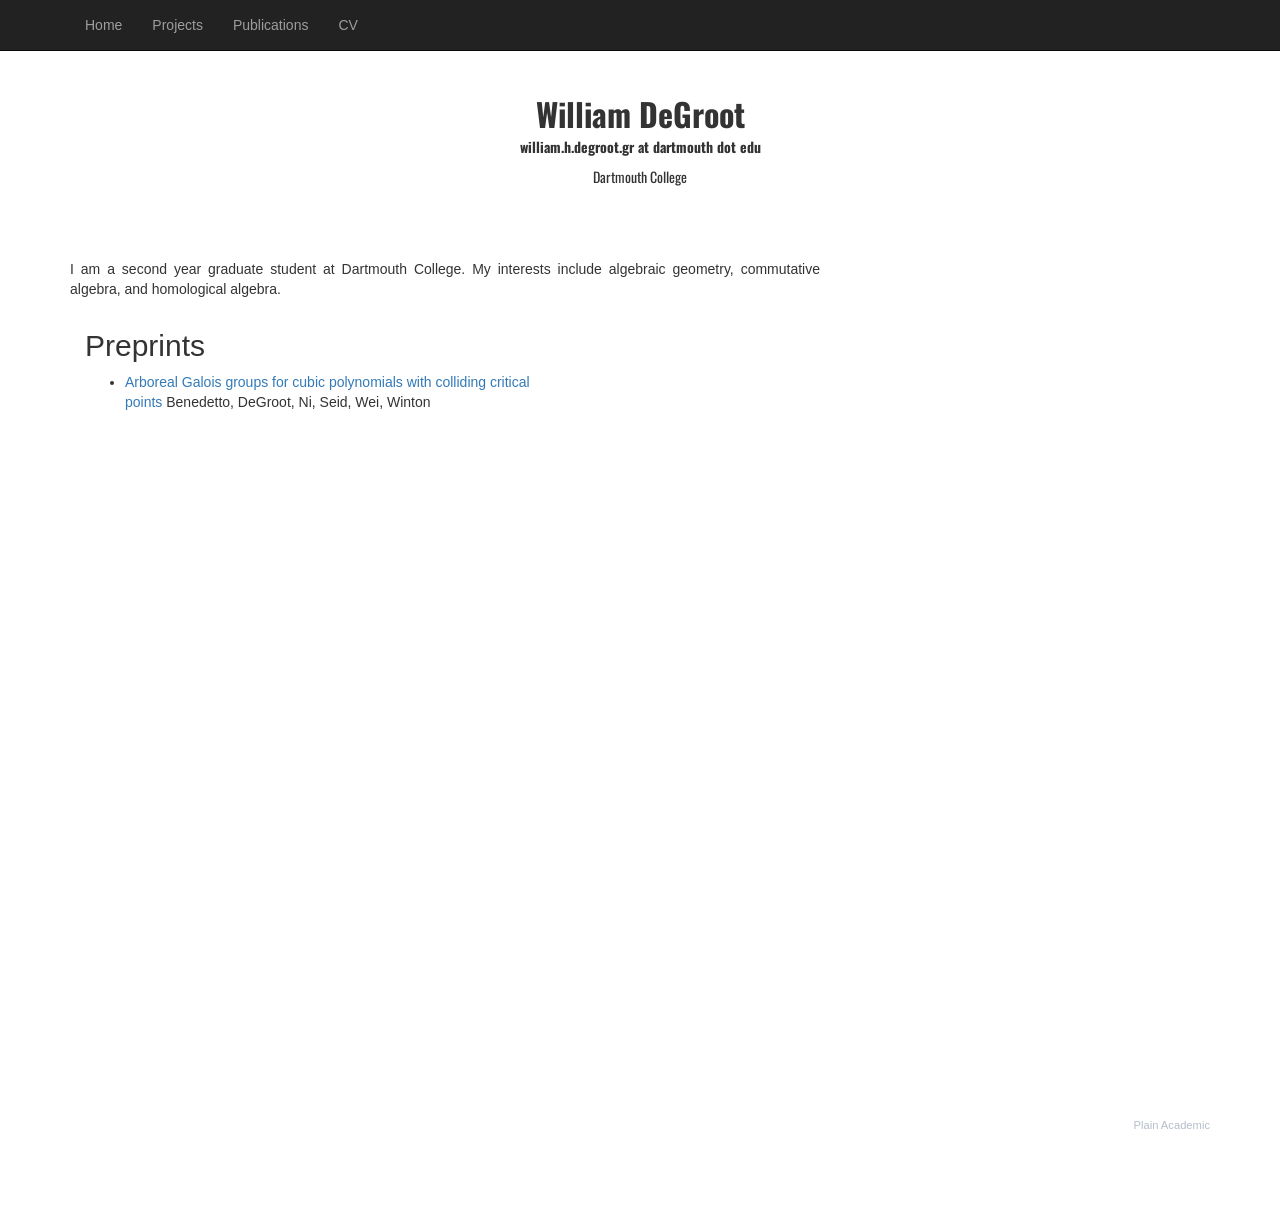
==== index.html @ 42109051 "Update index.html" ====
<!DOCTYPE html>
<!--
    Plain-Academic by Vasilios Mavroudis
    Released under the Simplified BSD License/FreeBSD (2-clause) License.
    https://github.com/mavroudisv/plain-academic
-->

<html lang="en">
<head>
  <title>Will DeGroot</title>
  <meta charset="utf-8">
  <meta name="viewport" content="width=device-width, initial-scale=1">
  <link rel="stylesheet" href="https://maxcdn.bootstrapcdn.com/bootstrap/3.3.6/css/bootstrap.min.css">
  <script src="https://ajax.googleapis.com/ajax/libs/jquery/1.12.0/jquery.min.js"></script>
  <script src="https://maxcdn.bootstrapcdn.com/bootstrap/3.3.6/js/bootstrap.min.js"></script>
  <link href='https://fonts.googleapis.com/css?family=Oswald:700' rel='stylesheet' type='text/css'>
</head>
<body>


<!-- Navigation -->
	<nav class="navbar navbar-inverse navbar-static-top" role="navigation">
	  <div class="container">
		<div class="navbar-header">
		  <button type="button" class="navbar-toggle collapsed" data-toggle="collapse" data-target="#bs-example-navbar-collapse-1">
						<span class="sr-only">Toggle navigation</span>
						<span class="icon-bar"></span>
						<span class="icon-bar"></span>
						<span class="icon-bar"></span>
					</button>
		</div>

		<!-- Collect the nav links, forms, and other content for toggling -->
		<div class="collapse navbar-collapse" id="bs-example-navbar-collapse-1">
		  <ul class="nav navbar-nav">
				  <li><a href="index.html">Home</a></li>
				  <li><a href="#">Projects</a></li>
				  <li><a href="#publications">Publications</a></li> 
				  <li><a href="https://drive.google.com/file/d/1xsKlG1Ox6nd126_ZYu54VKUBYc1TWj2l/view?usp=sharing">CV</a></li> 
		  </ul>
		</div>
	  </div>
	</nav>
  
  <!-- Page Content -->
    <div class="container">

        <div class="row">

            <!-- Entries Column -->
            <div class="col-12 text-center" style="padding-top: 20px; padding-bottom: 20px; font-family: 'Oswald', sans-serif;">
              <div style="font-size: 32px;"><b>William DeGroot</b></div>
              <p><b>william.h.degroot.gr at dartmouth dot edu</b></p>
              <p>Dartmouth College</p>
            </div>

            <div class="col-md-8" style="height: 100vh;">
    
                <!-- Main Image -->
                <img class="img-responsive" src="covered.png" alt=""><br>
                
                <div style="margin-top:3%; text-align:justify;">                
					<p>I am a second year graduate student at Dartmouth College. My interests include algebraic geometry, commutative algebra, and homological algebra. </p>
            </div> 

            <!-- Contact Info on the Sidebar -->
          
    
            
            
            <!-- Publications -->
            <div class="col-md-8" style="height: 100vh;">    
                <h2 id="publications">Preprints</h2>
                <ul>
                <li class="paper" words="arboreal galois theory, arithmetic dynamicse"><a href="https://arxiv.org/abs/2404.04034">Arboreal Galois groups for cubic polynomials with colliding critical points</a> Benedetto, DeGroot, Ni, Seid, Wei, Winton</li>
                </ul>
            </div>

            
        </div>


    </div>
    <!-- /.container -->
    
    <!-- Other people may like it too! -->
    <a style="color:#b5bec9;font-size:0.8em; float:right;" href="https://github.com/mavroudisv/plain-academic">Plain Academic</a> 
    
</body>

</html>
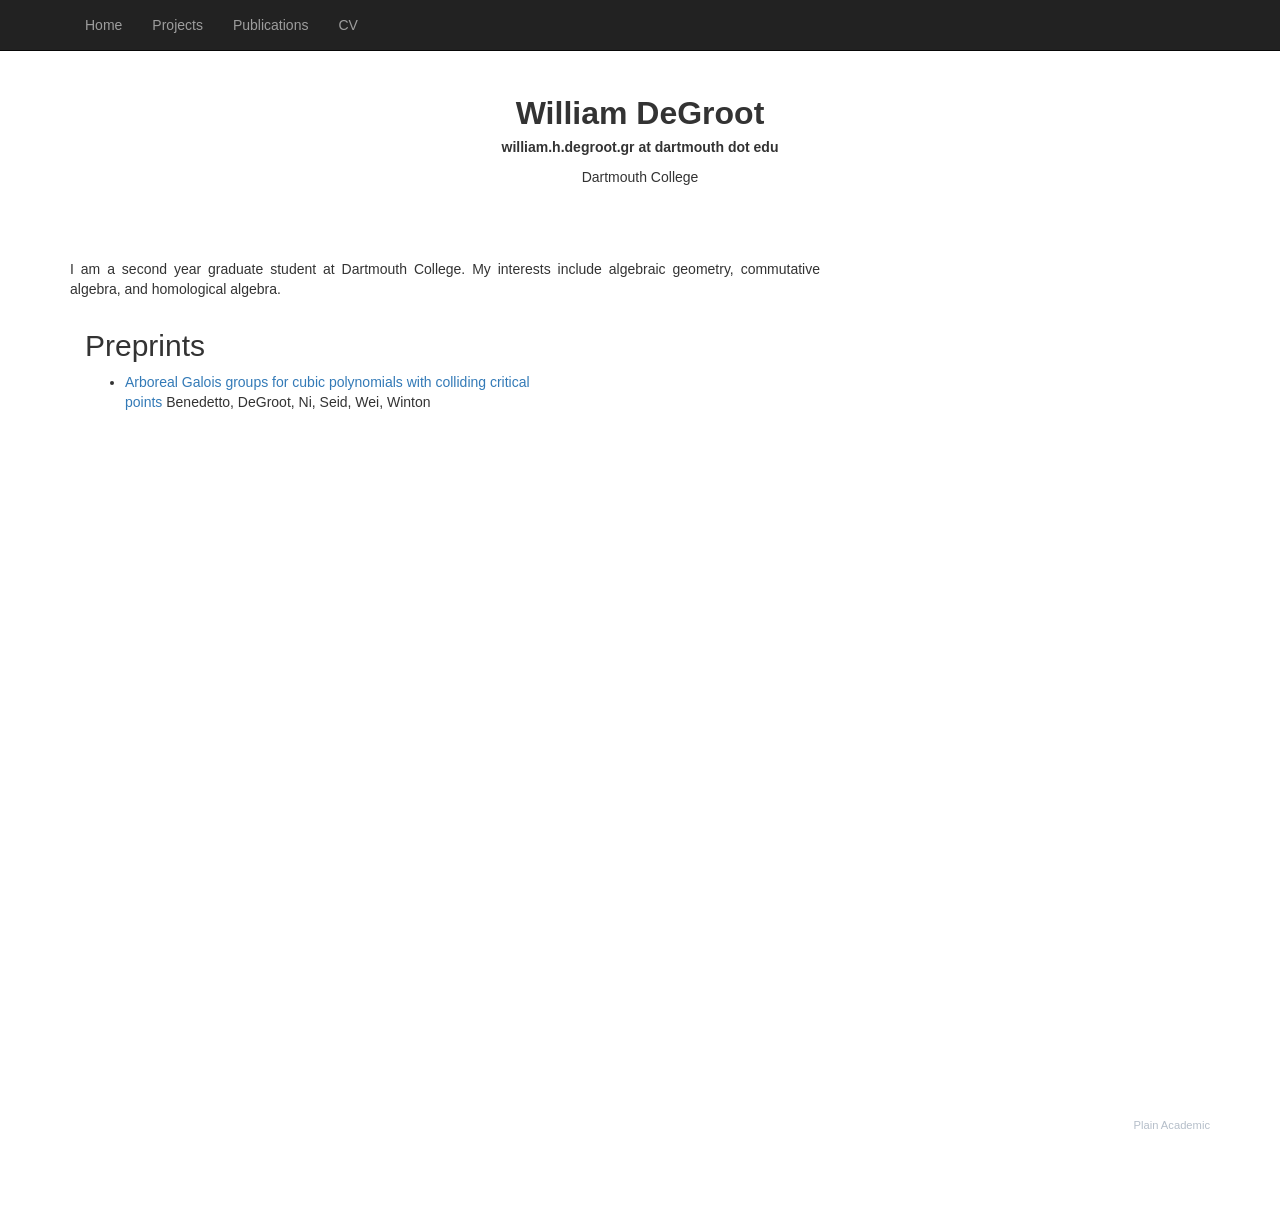
==== commit 896f2808: "Update index.html" ====
--- a/index.html
+++ b/index.html
@@ -48,7 +48,7 @@
         <div class="row">
 
             <!-- Entries Column -->
-            <div class="col-12 text-center" style="padding-top: 20px; padding-bottom: 20px; font-family: 'Oswald', sans-serif;">
+            <div class="col-12 text-center" style="padding-top: 20px; padding-bottom: 20px; font-family: 'Helvetica', sans-serif;">
               <div style="font-size: 32px;"><b>William DeGroot</b></div>
               <p><b>william.h.degroot.gr at dartmouth dot edu</b></p>
               <p>Dartmouth College</p>
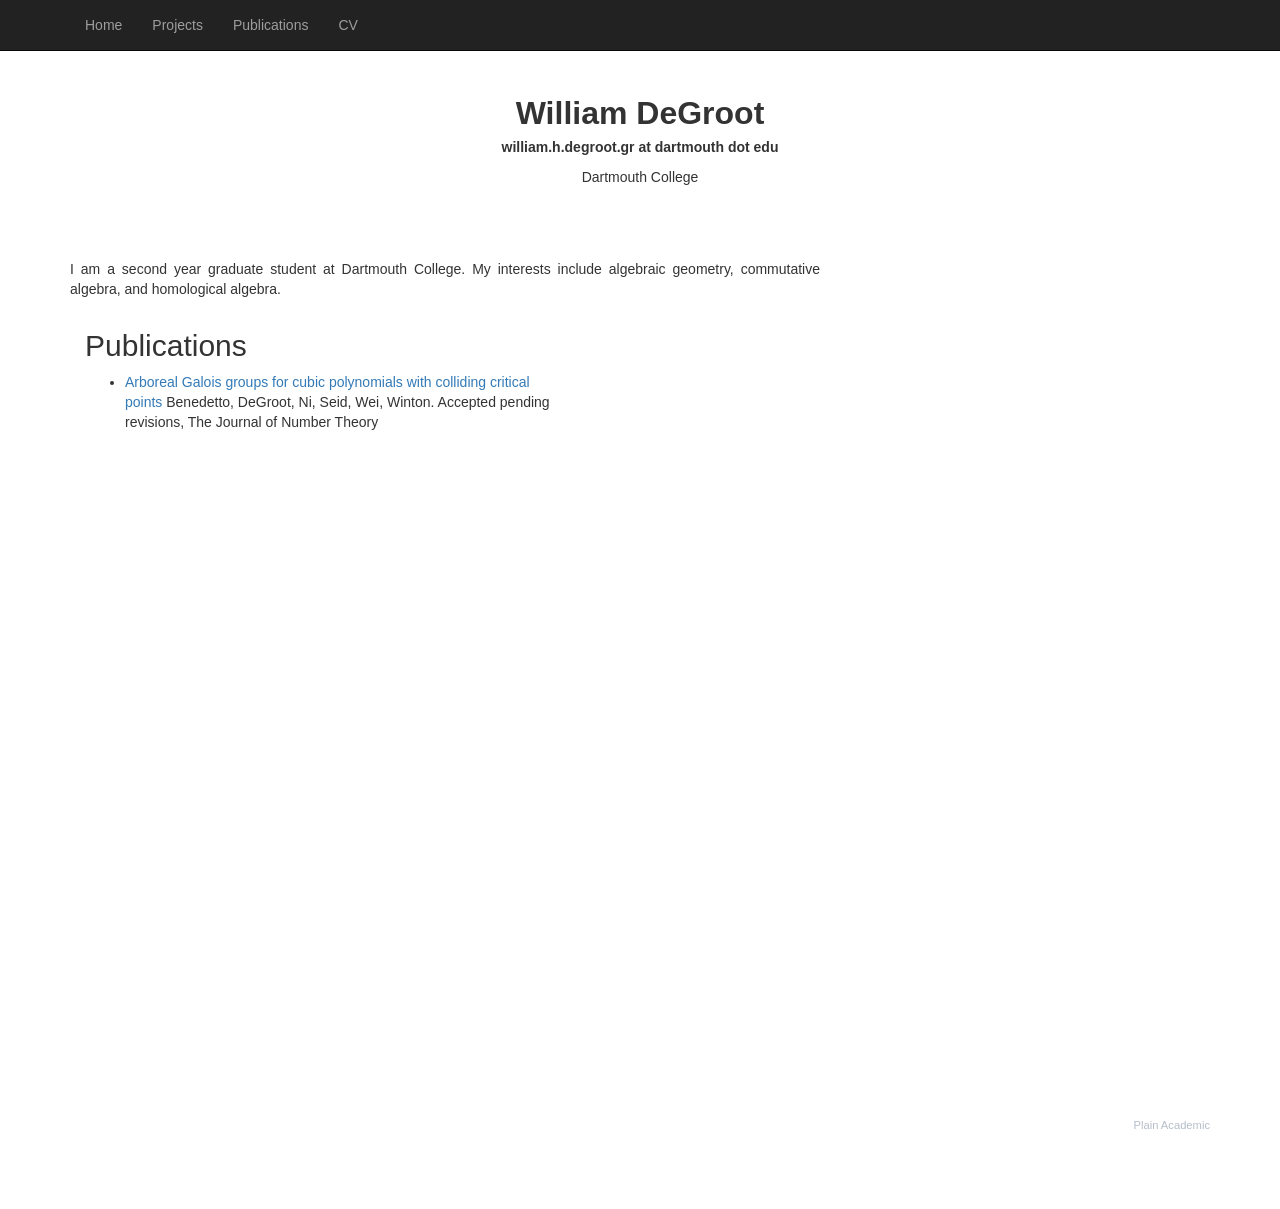
==== commit 01a54ddf: "Update index.html" ====
--- a/index.html
+++ b/index.html
@@ -70,9 +70,9 @@
             
             <!-- Publications -->
             <div class="col-md-8" style="height: 100vh;">    
-                <h2 id="publications">Preprints</h2>
+                <h2 id="publications">Publications</h2>
                 <ul>
-                <li class="paper" words="arboreal galois theory, arithmetic dynamicse"><a href="https://arxiv.org/abs/2404.04034">Arboreal Galois groups for cubic polynomials with colliding critical points</a> Benedetto, DeGroot, Ni, Seid, Wei, Winton</li>
+                <li class="paper" words="arboreal galois theory, arithmetic dynamicse"><a href="https://arxiv.org/abs/2404.04034">Arboreal Galois groups for cubic polynomials with colliding critical points</a> Benedetto, DeGroot, Ni, Seid, Wei, Winton. Accepted pending revisions, The Journal of Number Theory</li>
                 </ul>
             </div>
 
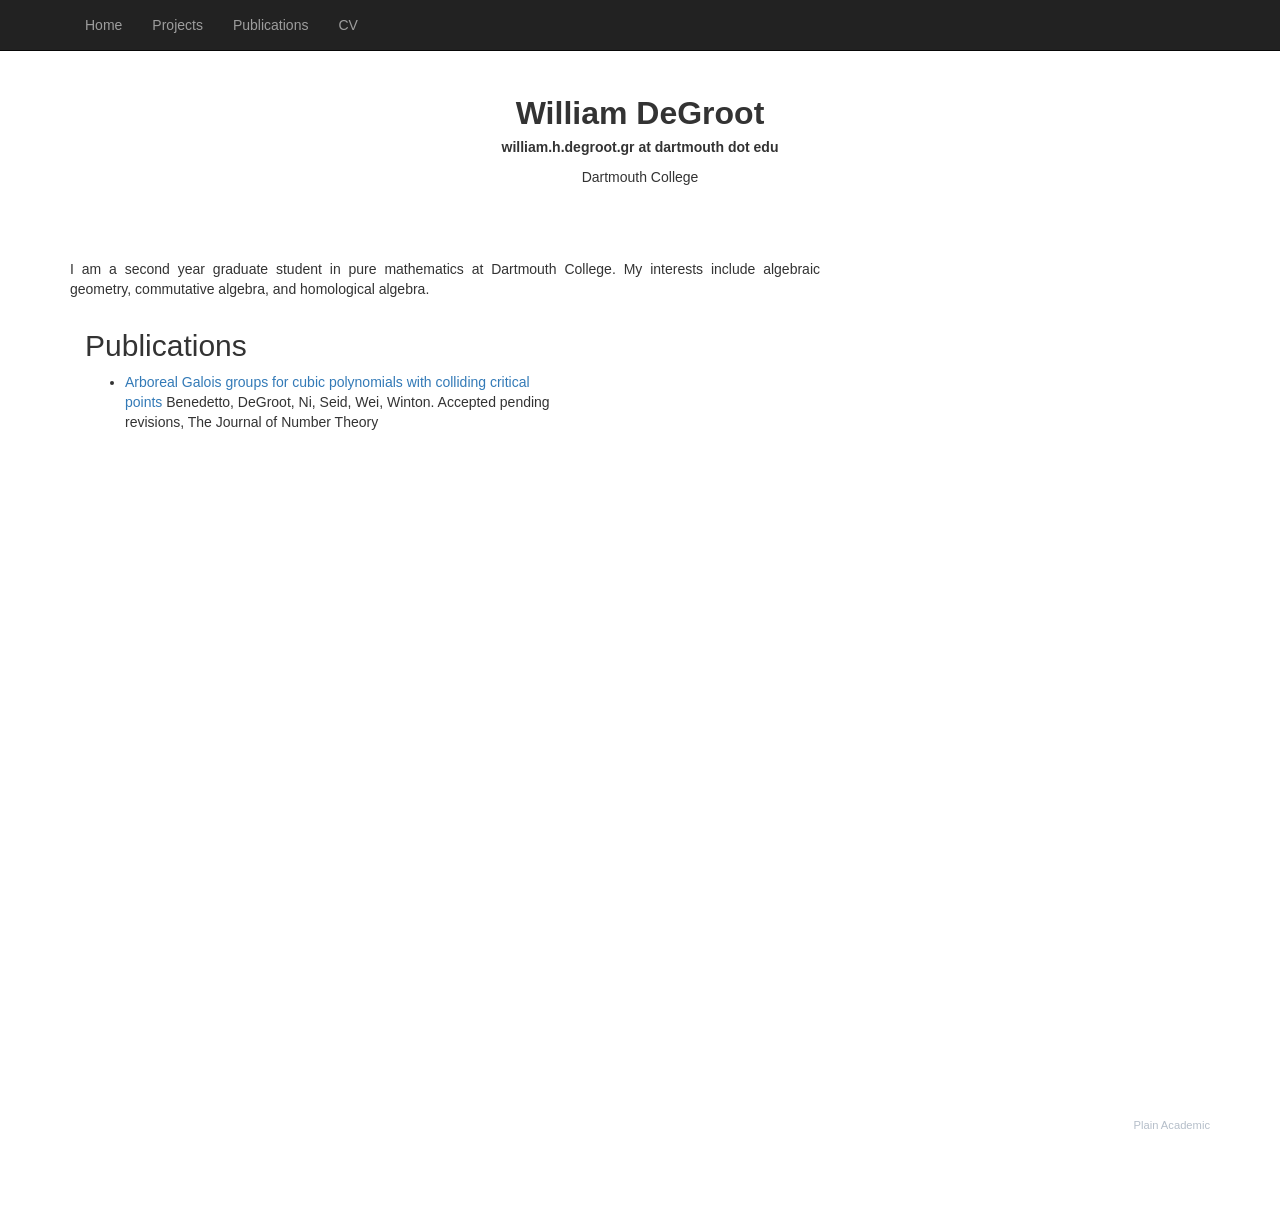
==== commit d7893f80: "Update index.html" ====
--- a/index.html
+++ b/index.html
@@ -60,7 +60,7 @@
                 <img class="img-responsive" src="covered.png" alt=""><br>
                 
                 <div style="margin-top:3%; text-align:justify;">                
-					<p>I am a second year graduate student at Dartmouth College. My interests include algebraic geometry, commutative algebra, and homological algebra. </p>
+					<p>I am a second year graduate student in pure mathematics at Dartmouth College. My interests include algebraic geometry, commutative algebra, and homological algebra. </p>
             </div> 
 
             <!-- Contact Info on the Sidebar -->
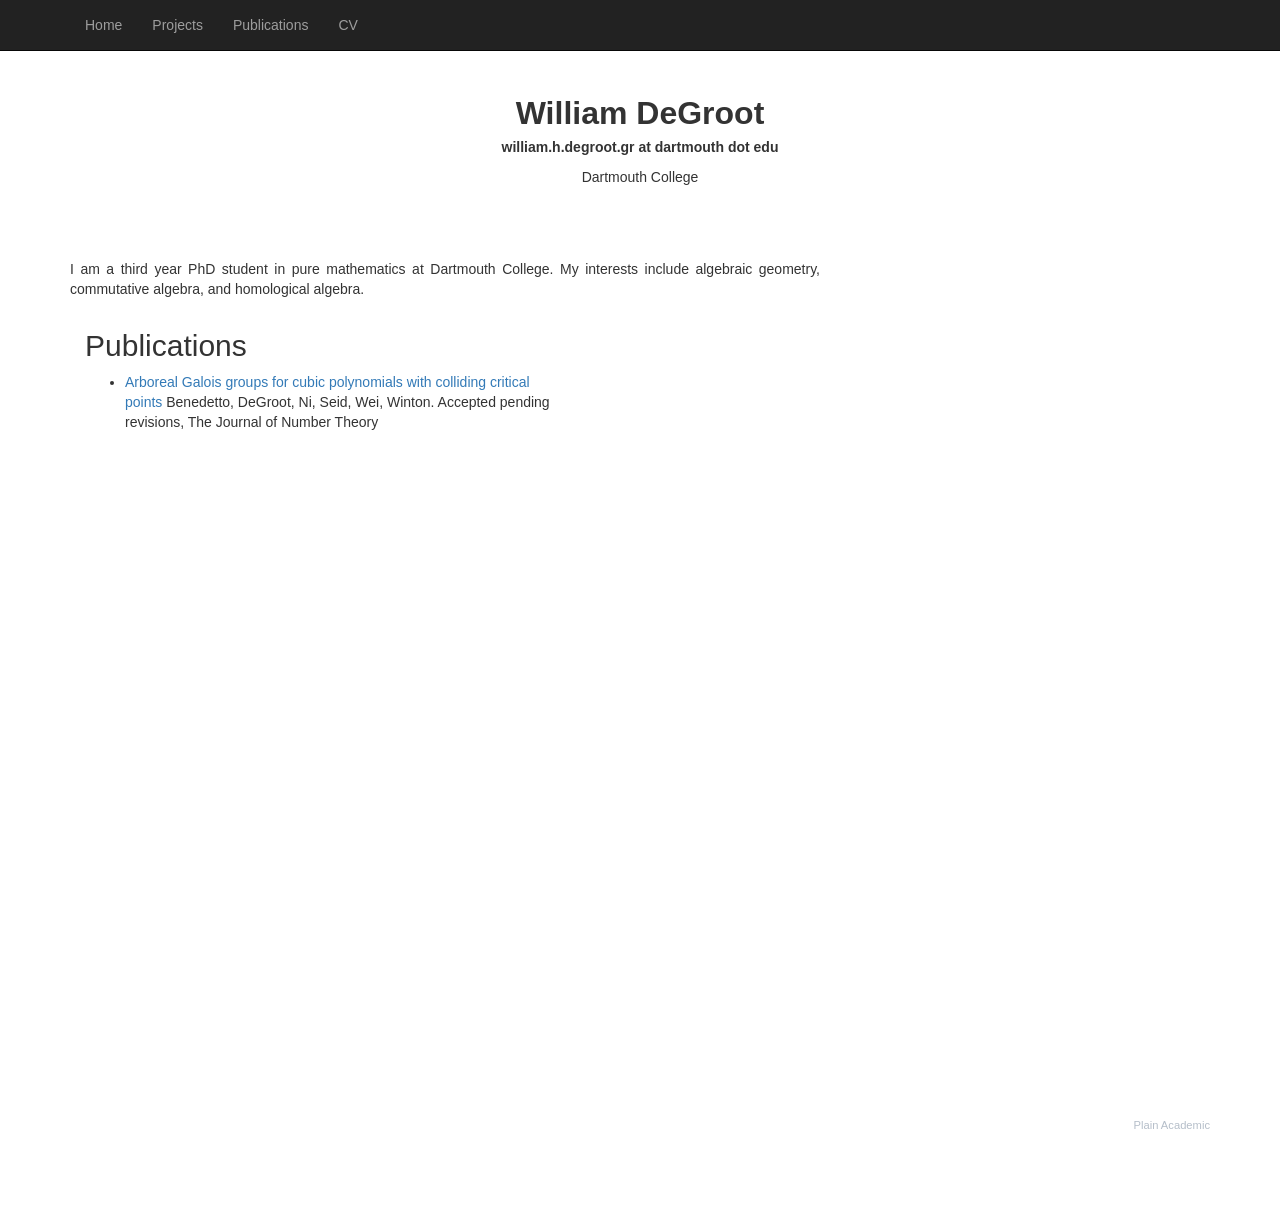
==== commit b0a97d7b: "update year" ====
--- a/index.html
+++ b/index.html
@@ -60,7 +60,7 @@
                 <img class="img-responsive" src="covered.png" alt=""><br>
                 
                 <div style="margin-top:3%; text-align:justify;">                
-					<p>I am a second year graduate student in pure mathematics at Dartmouth College. My interests include algebraic geometry, commutative algebra, and homological algebra. </p>
+					<p>I am a third year PhD student in pure mathematics at Dartmouth College. My interests include algebraic geometry, commutative algebra, and homological algebra. </p>
             </div> 
 
             <!-- Contact Info on the Sidebar -->
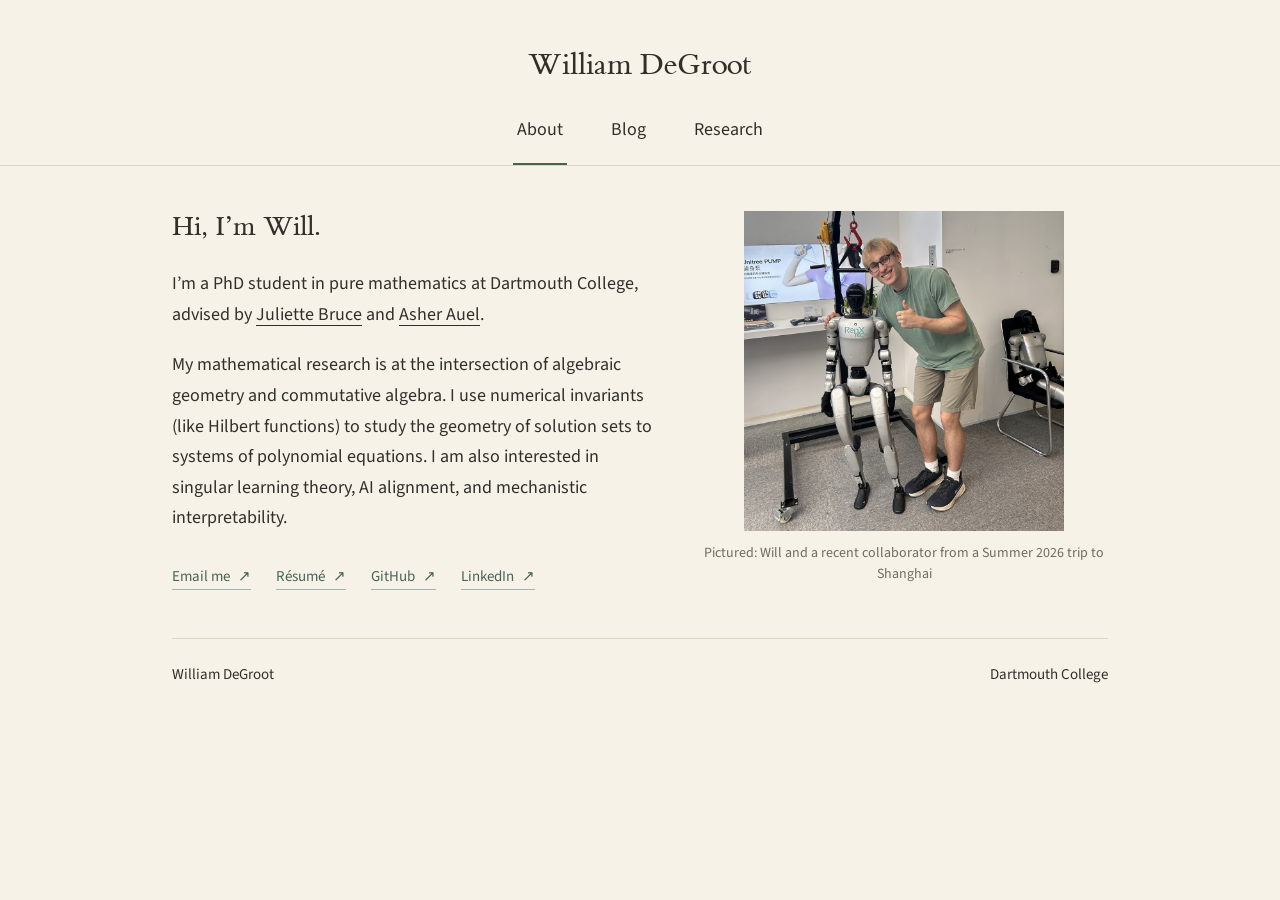
==== commit 05396fbe: "Replace personal website with parchment design, SLT blog, and updated resume" ====
--- a/index.html
+++ b/index.html
@@ -1,91 +1,5 @@
-<!DOCTYPE html>
-<!--
-    Plain-Academic by Vasilios Mavroudis
-    Released under the Simplified BSD License/FreeBSD (2-clause) License.
-    https://github.com/mavroudisv/plain-academic
--->
-
-<html lang="en">
-<head>
-  <title>Will DeGroot</title>
-  <meta charset="utf-8">
-  <meta name="viewport" content="width=device-width, initial-scale=1">
-  <link rel="stylesheet" href="https://maxcdn.bootstrapcdn.com/bootstrap/3.3.6/css/bootstrap.min.css">
-  <script src="https://ajax.googleapis.com/ajax/libs/jquery/1.12.0/jquery.min.js"></script>
-  <script src="https://maxcdn.bootstrapcdn.com/bootstrap/3.3.6/js/bootstrap.min.js"></script>
-  <link href='https://fonts.googleapis.com/css?family=Oswald:700' rel='stylesheet' type='text/css'>
-</head>
-<body>
-
-
-<!-- Navigation -->
-	<nav class="navbar navbar-inverse navbar-static-top" role="navigation">
-	  <div class="container">
-		<div class="navbar-header">
-		  <button type="button" class="navbar-toggle collapsed" data-toggle="collapse" data-target="#bs-example-navbar-collapse-1">
-						<span class="sr-only">Toggle navigation</span>
-						<span class="icon-bar"></span>
-						<span class="icon-bar"></span>
-						<span class="icon-bar"></span>
-					</button>
-		</div>
-
-		<!-- Collect the nav links, forms, and other content for toggling -->
-		<div class="collapse navbar-collapse" id="bs-example-navbar-collapse-1">
-		  <ul class="nav navbar-nav">
-				  <li><a href="index.html">Home</a></li>
-				  <li><a href="#">Projects</a></li>
-				  <li><a href="#publications">Publications</a></li> 
-				  <li><a href="https://drive.google.com/file/d/1xsKlG1Ox6nd126_ZYu54VKUBYc1TWj2l/view?usp=sharing">CV</a></li> 
-		  </ul>
-		</div>
-	  </div>
-	</nav>
-  
-  <!-- Page Content -->
-    <div class="container">
-
-        <div class="row">
-
-            <!-- Entries Column -->
-            <div class="col-12 text-center" style="padding-top: 20px; padding-bottom: 20px; font-family: 'Helvetica', sans-serif;">
-              <div style="font-size: 32px;"><b>William DeGroot</b></div>
-              <p><b>william.h.degroot.gr at dartmouth dot edu</b></p>
-              <p>Dartmouth College</p>
-            </div>
-
-            <div class="col-md-8" style="height: 100vh;">
-    
-                <!-- Main Image -->
-                <img class="img-responsive" src="covered.png" alt=""><br>
-                
-                <div style="margin-top:3%; text-align:justify;">                
-					<p>I am a third year PhD student in pure mathematics at Dartmouth College. My interests include algebraic geometry, commutative algebra, and homological algebra. </p>
-            </div> 
-
-            <!-- Contact Info on the Sidebar -->
-          
-    
-            
-            
-            <!-- Publications -->
-            <div class="col-md-8" style="height: 100vh;">    
-                <h2 id="publications">Publications</h2>
-                <ul>
-                <li class="paper" words="arboreal galois theory, arithmetic dynamicse"><a href="https://arxiv.org/abs/2404.04034">Arboreal Galois groups for cubic polynomials with colliding critical points</a> Benedetto, DeGroot, Ni, Seid, Wei, Winton. Accepted pending revisions, The Journal of Number Theory</li>
-                </ul>
-            </div>
-
-            
-        </div>
-
-
-    </div>
-    <!-- /.container -->
-    
-    <!-- Other people may like it too! -->
-    <a style="color:#b5bec9;font-size:0.8em; float:right;" href="https://github.com/mavroudisv/plain-academic">Plain Academic</a> 
-    
-</body>
-
-</html>
+<!doctype html>
+<html lang="en"><head><meta charset="utf-8"><meta name="viewport" content="width=device-width,initial-scale=1"><title>About — William DeGroot</title><meta name="description" content="William DeGroot, PhD student in pure mathematics at Dartmouth College. Research and writing."><link rel="icon" type="image/svg+xml" href="data:image/svg+xml,%3Csvg%20xmlns%3D%22http%3A//www.w3.org/2000/svg%22%20viewBox%3D%220%200%2040%2040%22%3E%3Crect%20width%3D%2240%22%20height%3D%2240%22%20rx%3D%228%22%20fill%3D%22%23213d35%22/%3E%3Ctext%20x%3D%2220%22%20y%3D%2229%22%20text-anchor%3D%22middle%22%20font-family%3D%22Georgia%22%20font-size%3D%2229%22%20fill%3D%22white%22%3Ew%3C/text%3E%3C/svg%3E"><link rel="stylesheet" href="style.css?v=parchment-2"></head>
+<body class="about-page"><a class="skip" href="#main">Skip to content</a><header><a class="name" href="index.html">William DeGroot</a><nav aria-label="Main navigation"><a href="index.html" aria-current="page">About</a><a href="blog.html" >Blog</a><a href="research.html">Research</a></nav></header>
+<main id="main"><section class="intro"><div class="intro-copy"><h1>Hi, I’m Will.</h1><p class="lead">I’m a PhD student in pure mathematics at Dartmouth College, advised by <a href="https://www.juliettebruce.xyz/">Juliette Bruce</a> and <a href="https://math.dartmouth.edu/~auel/">Asher Auel</a>.</p><p>My mathematical research is at the intersection of algebraic geometry and commutative algebra. I use numerical invariants (like Hilbert functions) to study the geometry of solution sets to systems of polynomial equations. I am also interested in singular learning theory, AI alignment, and mechanistic interpretability.</p><div class="links"><a href="mailto:william.h.degroot.gr@dartmouth.edu">Email me <span aria-hidden="true">↗</span></a><a href="assets/william-degroot-resume.pdf">Résumé <span aria-hidden="true">↗</span></a><a href="https://github.com/willdeg">GitHub <span aria-hidden="true">↗</span></a><a href="https://www.linkedin.com/in/william-degroot-299a791ab">LinkedIn <span aria-hidden="true">↗</span></a></div></div><figure><img class="portrait-square" src="assets/will-and-robot-square.jpg" width="1000" height="1000" alt="Will smiling beside a standing humanoid robot, with his hand on its shoulder."><figcaption>Pictured: Will and a recent collaborator from a Summer 2026 trip to Shanghai</figcaption></figure></section></main>
+<footer><span>William DeGroot</span><span>Dartmouth College</span></footer></body></html>
--- a/style.css
+++ b/style.css
@@ -0,0 +1,142 @@
+*{box-sizing:border-box} :root{color-scheme:light;--ink:#111;--muted:#111;--line:#e0e4e0;--accent:#254c3e} body{margin:0;background:#fff;color:var(--ink);font-family:-apple-system,BlinkMacSystemFont,"Segoe UI",sans-serif;font-size:17px;line-height:1.7} a{color:inherit;text-underline-offset:5px} a:hover{color:var(--accent)} a:focus-visible{outline:2px solid var(--accent);outline-offset:6px} header{padding:40px 24px 0;text-align:center;border-bottom:1px solid var(--line)} .name{font-family:Georgia,"Times New Roman",serif;font-size:29px;letter-spacing:-.6px;text-decoration:none} nav{display:flex;justify-content:center;gap:40px;margin-top:24px} nav a{padding:0 4px 17px;font-size:15px;text-decoration:none;color:var(--muted);border-bottom:2px solid transparent} nav a[aria-current]{border-color:var(--accent);color:var(--ink)} main{max-width:1016px;margin:auto;padding:76px 40px 96px}.intro{display:grid;grid-template-columns:1.2fr 1fr;gap:76px;align-items:center}.eyebrow{text-transform:uppercase;font-size:12px;letter-spacing:1.8px;color:var(--muted);font-weight:500;margin:0 0 17px} h1,h2,.paper-title{font-family:Georgia,"Times New Roman",serif;font-weight:400} h1{font-size:58px;letter-spacing:-2px;line-height:1.12;margin:0 0 27px} p{margin:0 0 20px}.lead{font-size:21px;line-height:1.55} .intro-copy>p:not(.eyebrow):not(.lead){color:var(--muted)} figure{margin:0} figure img{display:block;width:100%;height:auto;aspect-ratio:1/1.12;object-fit:cover;border-radius:2px}.links{display:flex;gap:25px;flex-wrap:wrap;padding-top:10px;font-size:14px}.links a{color:var(--accent);text-decoration:none;border-bottom:1px solid #a5b5ad}.links span{margin-left:5px}.publication{margin-top:78px;border-top:1px solid var(--line);padding-top:27px}.section-heading{display:flex;align-items:baseline;justify-content:space-between;gap:20px}h2{font-size:27px;line-height:1.3;margin:0 0 26px}.section-heading .eyebrow{margin:0}.paper-title{font-size:23px;line-height:1.4;display:block;max-width:740px;text-decoration:none}.paper-title:hover{text-decoration:underline}.authors{font-size:14px;color:var(--muted);margin:12px 0 0}footer{max-width:936px;margin:0 auto;padding:23px 0 32px;border-top:1px solid var(--line);display:flex;justify-content:space-between;font-size:13px;color:var(--muted)}.blog{min-height:600px}.blog h1{margin-bottom:50px}.empty{padding:42px 0;border-top:1px solid var(--line)}.empty h2{margin-bottom:12px}.empty p{color:var(--muted)}.skip{position:absolute;left:16px;top:-80px;background:white;padding:8px}.skip:focus{top:8px}.post{max-width:760px}.post h1{font-size:44px}.post time{color:var(--muted);font-size:14px}.post-body{margin-top:40px}.post-body h2{margin-top:32px}.back{font-size:14px;display:inline-block;margin-bottom:35px}@media(min-width:1500px){main{padding-top:95px}}@media(max-width:720px){header{padding-top:28px}.name{font-size:26px}main{padding:45px 24px 60px}.intro{grid-template-columns:1fr;gap:35px}h1{font-size:46px}.lead{font-size:20px}figure{max-width:420px}figure img{aspect-ratio:1.15}.publication{margin-top:45px}.paper-title{font-size:21px}footer{margin:0 24px;gap:12px;flex-wrap:wrap}.blog{min-height:65vh}.post h1{font-size:36px}}
+
+/* Keep the About introduction quiet and consistent. */
+.about-page .intro-copy h1{font-size:1.3125rem;letter-spacing:normal;line-height:1.55;margin-bottom:20px}
+.about-page .intro-copy p,.about-page .links,.about-page nav a,.about-page footer{font-size:1rem;line-height:1.7;color:#111}
+.about-page .links a{color:#111}
+.research .publication{margin-top:36px}
+@media(max-width:720px){.about-page .intro-copy h1{font-size:1.25rem}}
+
+/* Show the entire original cutout, including both subjects' feet. */
+.about-page main{padding-top:40px;padding-bottom:48px}
+.about-page .intro{gap:40px}
+.about-page figure{display:flex;justify-content:center;max-width:100%;min-width:0}
+figure img.portrait-cutout{display:block;width:auto;height:auto;max-width:100%;max-height:440px;max-height:clamp(220px,calc(100svh - 280px),440px);aspect-ratio:auto;object-fit:contain;object-position:center;border-radius:0}
+@media(min-width:601px) and (max-width:720px){.about-page .intro{grid-template-columns:1.2fr 1fr;gap:28px}}
+@media(max-width:600px){.about-page main{padding-top:28px;padding-bottom:32px}.about-page .intro{gap:24px}figure img.portrait-cutout{max-height:360px;max-height:min(360px,65svh)}}
+
+.about-page figure{flex-direction:column;align-items:center;gap:12px}
+.about-page figcaption{font-size:0.875rem;line-height:1.5;color:#777;text-align:center}
+
+/* Full original photograph, with a subtle fade into the white page. */
+figure img.portrait-full{display:block;width:auto;height:auto;max-width:100%;max-height:440px;max-height:clamp(220px,calc(100svh - 300px),440px);aspect-ratio:auto;object-fit:contain;border-radius:4px;-webkit-mask-image:linear-gradient(to right,transparent,#000 3%,#000 97%,transparent),linear-gradient(to bottom,transparent,#000 2.5%,#000 97.5%,transparent);-webkit-mask-composite:source-in;mask-image:linear-gradient(to right,transparent,#000 3%,#000 97%,transparent),linear-gradient(to bottom,transparent,#000 2.5%,#000 97.5%,transparent);mask-composite:intersect}
+@media(max-width:600px){figure img.portrait-full{max-height:400px;max-height:min(400px,65svh)}}
+
+/* Smaller, uncropped square display with clean edges. */
+figure img.portrait-square{display:block;width:320px;max-width:100%;height:auto;aspect-ratio:1;object-fit:contain;border-radius:0;mask-image:none;-webkit-mask-image:none}
+
+/* A warm reading room, with locally hosted, openly licensed typography. */
+@font-face{font-family:ETBook;src:url('assets/fonts/et-book-roman.woff') format('woff');font-style:normal;font-weight:400;font-display:swap}
+@font-face{font-family:'Source Sans 3';src:url('assets/fonts/source-sans-3-latin-400-normal.woff2') format('woff2');font-style:normal;font-weight:400;font-display:swap}
+@font-face{font-family:'Source Sans 3';src:url('assets/fonts/source-sans-3-latin-400-italic.woff2') format('woff2');font-style:italic;font-weight:400;font-display:swap}
+@font-face{font-family:'Source Sans 3';src:url('assets/fonts/source-sans-3-latin-600-normal.woff2') format('woff2');font-style:normal;font-weight:600 900;font-display:swap}
+:root{--paper:#f7f2e7;--ink:#302f2a;--muted:#716b60;--line:#ddd5c5;--accent:#476354;--serif:ETBook,Palatino,'Palatino Linotype',Georgia,serif}
+body{background:var(--paper);font-family:'Source Sans 3','Gill Sans',Calibri,sans-serif;font-size:18px;line-height:1.65;color:var(--ink)}
+.name,h1,h2,.paper-title{font-family:var(--serif)}
+.name{font-size:31px;letter-spacing:0}
+h1{letter-spacing:-1px}
+body>header{border-bottom-color:var(--line)}
+nav a{font-size:16px}
+.eyebrow{font-size:12px;letter-spacing:2px}
+a{transition:color .15s;text-decoration-thickness:1px}
+a:focus-visible,button:focus-visible,.equation:focus-visible{outline:2px solid var(--accent);outline-offset:4px}
+.skip{background:var(--paper);z-index:10}
+.about-page .intro-copy p,.about-page .links,.about-page nav a,.about-page footer{color:var(--ink);font-size:18px}
+.about-page .intro-copy h1{font-size:28px}
+.about-page .links a{color:var(--accent)}
+.about-page .links,.about-page footer{font-size:15px}
+.about-page figcaption{color:var(--muted)}
+footer{font-size:14px}
+.blog-entry{padding:30px 0;border-top:1px solid var(--line)}
+.blog-entry .paper-title{font-size:34px;margin-bottom:12px}
+.blog-entry .eyebrow{margin-bottom:14px}
+.blog-entry .excerpt{max-width:580px;color:var(--muted);font-size:19px}
+.blog-entry .entry-links{display:flex;gap:24px;font-size:16px;margin-top:20px}
+.blog-entry .entry-links a{color:var(--accent)}
+.post{max-width:1060px;padding:52px 36px 72px}
+.post>article,.post>.back{width:680px;max-width:100%}
+.post .back{font-size:15px;color:var(--muted);margin-bottom:38px;text-decoration:none}
+.post-heading{padding-bottom:30px;border-bottom:1px solid var(--line)}
+.post-heading .eyebrow{margin-bottom:16px;color:var(--accent)}
+.post h1{font-size:64px;line-height:1.1;letter-spacing:-1.4px;margin-bottom:15px}
+.post-subtitle{font-family:var(--serif);font-size:25px;line-height:1.4;color:var(--muted);margin-bottom:23px}
+.post-meta{display:flex;align-items:baseline;flex-wrap:wrap;gap:8px 23px;font-size:14px;color:var(--muted)}
+.post-meta time{font-size:14px}
+.post-meta a{color:var(--accent)}
+.post-body{position:relative;margin-top:34px;font-size:19px;line-height:1.65}
+.post-body p{margin-bottom:24px}
+.post-body h2{font-size:30px;line-height:1.25;margin:44px 0 22px;scroll-margin-top:30px}
+.post-body a:not(.note-ref){color:var(--accent)}
+.guiding-questions{padding:20px 22px 20px 45px;margin:30px 0;border-top:1px solid var(--line);border-bottom:1px solid var(--line);font-size:19px}
+.guiding-questions li{padding-left:6px;margin:6px 0}
+.guiding-questions li::marker{font-family:var(--serif);color:var(--accent)}
+.post-body .katex{font-size:1.06em}
+.equation{max-width:100%;overflow-x:auto;padding:8px 0 14px;margin:12px 0 24px;overscroll-behavior-x:contain}
+.equation .katex-display{margin:0;text-align:center}
+.equation .katex-display>.katex{white-space:nowrap}
+.post-body sup{line-height:0}
+.note-ref{display:inline-flex;align-items:center;justify-content:center;min-width:23px;height:23px;padding:4px;border:1px solid #c4cdbc;border-radius:50%;font-size:12px;line-height:1;vertical-align:super;text-decoration:none;color:var(--accent);background:#e9eddf;margin:0 2px;scroll-margin-top:80px}
+.note-ref:hover{background:#dce4d4}
+.post-body .article-figure{margin:34px auto 38px;max-width:550px;scroll-margin-top:24px}
+.post-body .article-figure img{width:100%;height:auto;aspect-ratio:auto;object-fit:contain;border-radius:0;mix-blend-mode:multiply}
+.post-body .article-figure a{display:block}
+.post-body .article-figure figcaption{font-size:13px;letter-spacing:1px;text-transform:uppercase;text-align:center;color:var(--muted);margin-top:13px}
+.footnotes{border-top:1px solid var(--line);margin-top:45px;padding-top:20px;font-size:15px;line-height:1.55}
+.footnotes ol{padding-left:22px}
+.margin-note{padding:0 0 20px 6px;scroll-margin-top:35px;color:var(--muted);overflow-wrap:anywhere}
+.note-number{display:none}
+.note-content{display:inline}
+.note-back{margin-left:5px;text-decoration:none}
+.margin-note:target{color:var(--ink);background:#ece8d8}
+.notes-enhanced .footnotes{display:none}
+.post-end{margin-top:45px;padding-top:28px;border-top:1px solid var(--line);display:flex;align-items:center;flex-wrap:wrap;gap:15px 25px;font-size:15px;color:var(--accent)}
+.post-end>span{font-size:22px}
+dialog{border:1px solid var(--line);border-radius:12px;background:var(--paper);color:var(--ink);box-shadow:0 15px 70px #28251e26;padding:24px;max-width:480px;width:calc(100% - 32px);max-height:75svh;overflow-y:auto;font-family:inherit;font-size:18px;line-height:1.6}
+dialog::backdrop{background:#28251e66}
+.note-dialog-heading{display:flex;justify-content:space-between;align-items:center;margin-bottom:16px}
+.note-dialog-heading h2{margin:0;font-size:28px}
+.note-close{background:transparent;color:var(--muted);border:1px solid var(--line);border-radius:50%;width:44px;height:44px;font-size:28px;cursor:pointer}
+#note-dialog-content{overflow-wrap:anywhere}
+#note-dialog-content a{color:var(--accent)}
+.note-is-open{overflow:hidden}
+@media(min-width:1120px){
+ .notes-enhanced .footnotes{display:block;border:0;padding:0;margin:0}
+ .notes-enhanced .footnotes>h2{display:none}
+ .notes-enhanced .footnotes ol{list-style:none;margin:0;padding:0}
+ .notes-enhanced .margin-note{position:absolute;left:calc(100% + 48px);width:220px;padding:10px 0 10px 17px;border-left:1px solid var(--line);font-size:14px;line-height:1.6}
+ .notes-enhanced .note-number{display:block;font-family:var(--serif);color:var(--accent);font-size:19px;margin-bottom:6px}
+}
+@media(max-width:1119px){.post{max-width:752px}.note-ref{min-width:30px;height:28px}.post>article{width:100%}}
+@media(max-width:720px){
+ body{font-size:18px}
+ .post{padding:32px 22px 54px}
+ .post .back{margin-bottom:30px}
+ .post h1{font-size:50px}
+ .post-subtitle{font-size:23px}
+ .post-meta{gap:6px 18px}
+ .post-body{font-size:18px;margin-top:28px;line-height:1.65}
+ .post-body h2{font-size:28px;margin-top:36px}
+ .post-body .article-figure{max-width:100%;margin:28px auto}
+ .guiding-questions{font-size:18px;padding-left:27px;padding-right:6px}
+ .equation .katex-display{font-size:.88em}
+ .blog h1{margin-bottom:32px}
+ .blog-entry .paper-title{font-size:31px}
+ .about-page .intro-copy h1{font-size:27px}
+}
+@media print{
+ body{background:white;color:black}
+ body>header,body>footer,.post>.back,.post-end,dialog{display:none}
+ .post{max-width:none;padding:0}
+ .post>article{width:auto}
+ .notes-enhanced .footnotes{display:block;border-top:1px solid #999;margin-top:30px}
+ .notes-enhanced .footnotes>h2{display:block}
+ .notes-enhanced .margin-note{position:static;width:auto;border:0;padding:0 0 12px}
+ .notes-enhanced .footnotes ol{list-style:decimal;padding-left:24px}
+ .notes-enhanced .note-number{display:none}
+ .article-figure,.equation{break-inside:avoid}
+}
+/* Keep the left edge of a wide equation reachable on small screens. */
+.equation .katex-display{width:max-content;min-width:100%}
+
+/* Match the biography text to the advisor paragraph. */
+.about-page .intro-copy>p:not(.eyebrow):not(.lead){color:var(--ink)}
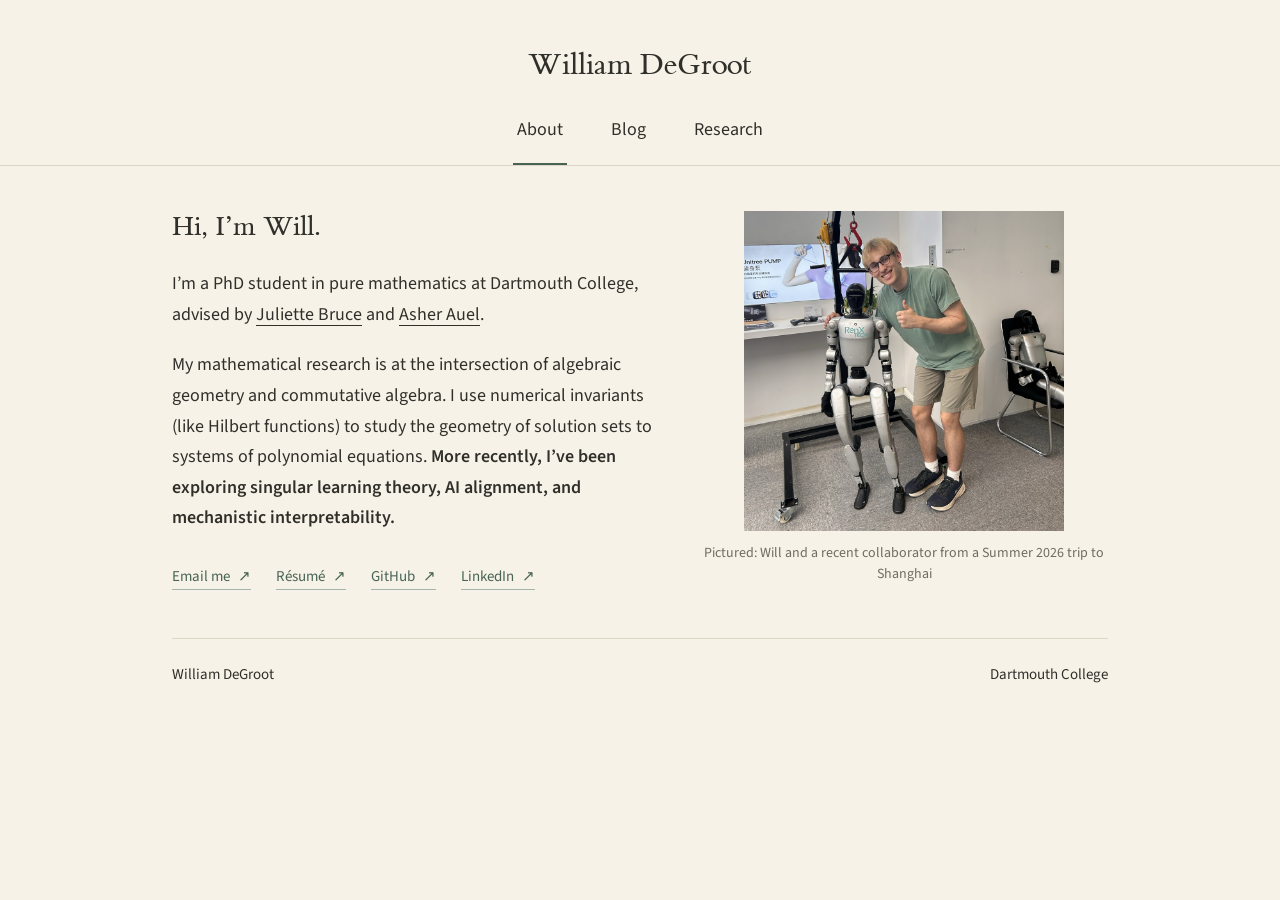
==== commit 8921ab07: "Update About research interests" ====
--- a/index.html
+++ b/index.html
@@ -1,5 +1,5 @@
 <!doctype html>
 <html lang="en"><head><meta charset="utf-8"><meta name="viewport" content="width=device-width,initial-scale=1"><title>About — William DeGroot</title><meta name="description" content="William DeGroot, PhD student in pure mathematics at Dartmouth College. Research and writing."><link rel="icon" type="image/svg+xml" href="data:image/svg+xml,%3Csvg%20xmlns%3D%22http%3A//www.w3.org/2000/svg%22%20viewBox%3D%220%200%2040%2040%22%3E%3Crect%20width%3D%2240%22%20height%3D%2240%22%20rx%3D%228%22%20fill%3D%22%23213d35%22/%3E%3Ctext%20x%3D%2220%22%20y%3D%2229%22%20text-anchor%3D%22middle%22%20font-family%3D%22Georgia%22%20font-size%3D%2229%22%20fill%3D%22white%22%3Ew%3C/text%3E%3C/svg%3E"><link rel="stylesheet" href="style.css?v=parchment-2"></head>
 <body class="about-page"><a class="skip" href="#main">Skip to content</a><header><a class="name" href="index.html">William DeGroot</a><nav aria-label="Main navigation"><a href="index.html" aria-current="page">About</a><a href="blog.html" >Blog</a><a href="research.html">Research</a></nav></header>
-<main id="main"><section class="intro"><div class="intro-copy"><h1>Hi, I’m Will.</h1><p class="lead">I’m a PhD student in pure mathematics at Dartmouth College, advised by <a href="https://www.juliettebruce.xyz/">Juliette Bruce</a> and <a href="https://math.dartmouth.edu/~auel/">Asher Auel</a>.</p><p>My mathematical research is at the intersection of algebraic geometry and commutative algebra. I use numerical invariants (like Hilbert functions) to study the geometry of solution sets to systems of polynomial equations. I am also interested in singular learning theory, AI alignment, and mechanistic interpretability.</p><div class="links"><a href="mailto:william.h.degroot.gr@dartmouth.edu">Email me <span aria-hidden="true">↗</span></a><a href="assets/william-degroot-resume.pdf">Résumé <span aria-hidden="true">↗</span></a><a href="https://github.com/willdeg">GitHub <span aria-hidden="true">↗</span></a><a href="https://www.linkedin.com/in/william-degroot-299a791ab">LinkedIn <span aria-hidden="true">↗</span></a></div></div><figure><img class="portrait-square" src="assets/will-and-robot-square.jpg" width="1000" height="1000" alt="Will smiling beside a standing humanoid robot, with his hand on its shoulder."><figcaption>Pictured: Will and a recent collaborator from a Summer 2026 trip to Shanghai</figcaption></figure></section></main>
+<main id="main"><section class="intro"><div class="intro-copy"><h1>Hi, I’m Will.</h1><p class="lead">I’m a PhD student in pure mathematics at Dartmouth College, advised by <a href="https://www.juliettebruce.xyz/">Juliette Bruce</a> and <a href="https://math.dartmouth.edu/~auel/">Asher Auel</a>.</p><p>My mathematical research is at the intersection of algebraic geometry and commutative algebra. I use numerical invariants (like Hilbert functions) to study the geometry of solution sets to systems of polynomial equations. <strong>More recently, I’ve been exploring singular learning theory, AI alignment, and mechanistic interpretability.</strong></p><div class="links"><a href="mailto:william.h.degroot.gr@dartmouth.edu">Email me <span aria-hidden="true">↗</span></a><a href="assets/william-degroot-resume.pdf">Résumé <span aria-hidden="true">↗</span></a><a href="https://github.com/willdeg">GitHub <span aria-hidden="true">↗</span></a><a href="https://www.linkedin.com/in/william-degroot-299a791ab">LinkedIn <span aria-hidden="true">↗</span></a></div></div><figure><img class="portrait-square" src="assets/will-and-robot-square.jpg" width="1000" height="1000" alt="Will smiling beside a standing humanoid robot, with his hand on its shoulder."><figcaption>Pictured: Will and a recent collaborator from a Summer 2026 trip to Shanghai</figcaption></figure></section></main>
 <footer><span>William DeGroot</span><span>Dartmouth College</span></footer></body></html>
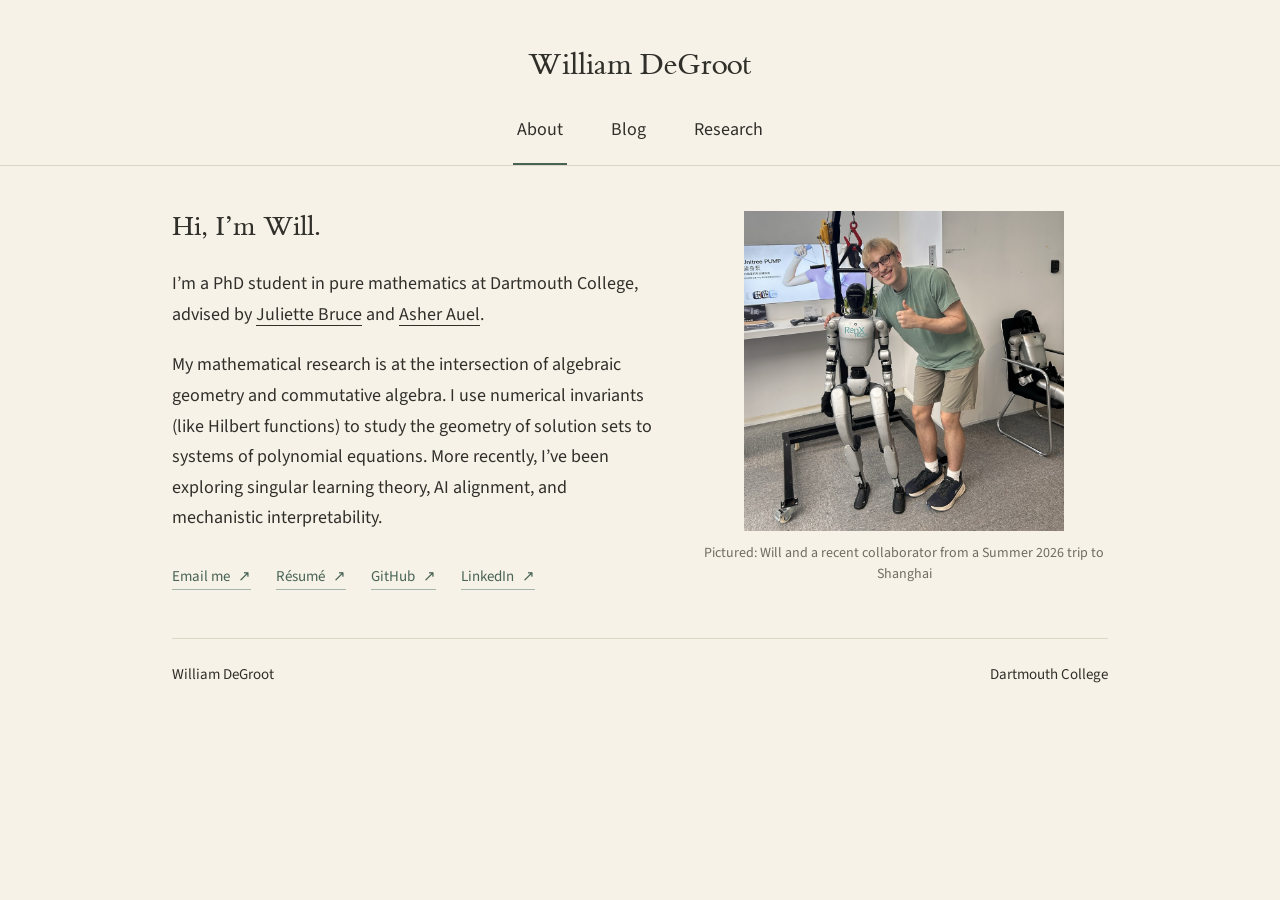
==== commit a6275de1: "Remove bold styling from About sentence" ====
--- a/index.html
+++ b/index.html
@@ -1,5 +1,5 @@
 <!doctype html>
 <html lang="en"><head><meta charset="utf-8"><meta name="viewport" content="width=device-width,initial-scale=1"><title>About — William DeGroot</title><meta name="description" content="William DeGroot, PhD student in pure mathematics at Dartmouth College. Research and writing."><link rel="icon" type="image/svg+xml" href="data:image/svg+xml,%3Csvg%20xmlns%3D%22http%3A//www.w3.org/2000/svg%22%20viewBox%3D%220%200%2040%2040%22%3E%3Crect%20width%3D%2240%22%20height%3D%2240%22%20rx%3D%228%22%20fill%3D%22%23213d35%22/%3E%3Ctext%20x%3D%2220%22%20y%3D%2229%22%20text-anchor%3D%22middle%22%20font-family%3D%22Georgia%22%20font-size%3D%2229%22%20fill%3D%22white%22%3Ew%3C/text%3E%3C/svg%3E"><link rel="stylesheet" href="style.css?v=parchment-2"></head>
 <body class="about-page"><a class="skip" href="#main">Skip to content</a><header><a class="name" href="index.html">William DeGroot</a><nav aria-label="Main navigation"><a href="index.html" aria-current="page">About</a><a href="blog.html" >Blog</a><a href="research.html">Research</a></nav></header>
-<main id="main"><section class="intro"><div class="intro-copy"><h1>Hi, I’m Will.</h1><p class="lead">I’m a PhD student in pure mathematics at Dartmouth College, advised by <a href="https://www.juliettebruce.xyz/">Juliette Bruce</a> and <a href="https://math.dartmouth.edu/~auel/">Asher Auel</a>.</p><p>My mathematical research is at the intersection of algebraic geometry and commutative algebra. I use numerical invariants (like Hilbert functions) to study the geometry of solution sets to systems of polynomial equations. <strong>More recently, I’ve been exploring singular learning theory, AI alignment, and mechanistic interpretability.</strong></p><div class="links"><a href="mailto:william.h.degroot.gr@dartmouth.edu">Email me <span aria-hidden="true">↗</span></a><a href="assets/william-degroot-resume.pdf">Résumé <span aria-hidden="true">↗</span></a><a href="https://github.com/willdeg">GitHub <span aria-hidden="true">↗</span></a><a href="https://www.linkedin.com/in/william-degroot-299a791ab">LinkedIn <span aria-hidden="true">↗</span></a></div></div><figure><img class="portrait-square" src="assets/will-and-robot-square.jpg" width="1000" height="1000" alt="Will smiling beside a standing humanoid robot, with his hand on its shoulder."><figcaption>Pictured: Will and a recent collaborator from a Summer 2026 trip to Shanghai</figcaption></figure></section></main>
+<main id="main"><section class="intro"><div class="intro-copy"><h1>Hi, I’m Will.</h1><p class="lead">I’m a PhD student in pure mathematics at Dartmouth College, advised by <a href="https://www.juliettebruce.xyz/">Juliette Bruce</a> and <a href="https://math.dartmouth.edu/~auel/">Asher Auel</a>.</p><p>My mathematical research is at the intersection of algebraic geometry and commutative algebra. I use numerical invariants (like Hilbert functions) to study the geometry of solution sets to systems of polynomial equations. More recently, I’ve been exploring singular learning theory, AI alignment, and mechanistic interpretability.</p><div class="links"><a href="mailto:william.h.degroot.gr@dartmouth.edu">Email me <span aria-hidden="true">↗</span></a><a href="assets/william-degroot-resume.pdf">Résumé <span aria-hidden="true">↗</span></a><a href="https://github.com/willdeg">GitHub <span aria-hidden="true">↗</span></a><a href="https://www.linkedin.com/in/william-degroot-299a791ab">LinkedIn <span aria-hidden="true">↗</span></a></div></div><figure><img class="portrait-square" src="assets/will-and-robot-square.jpg" width="1000" height="1000" alt="Will smiling beside a standing humanoid robot, with his hand on its shoulder."><figcaption>Pictured: Will and a recent collaborator from a Summer 2026 trip to Shanghai</figcaption></figure></section></main>
 <footer><span>William DeGroot</span><span>Dartmouth College</span></footer></body></html>
